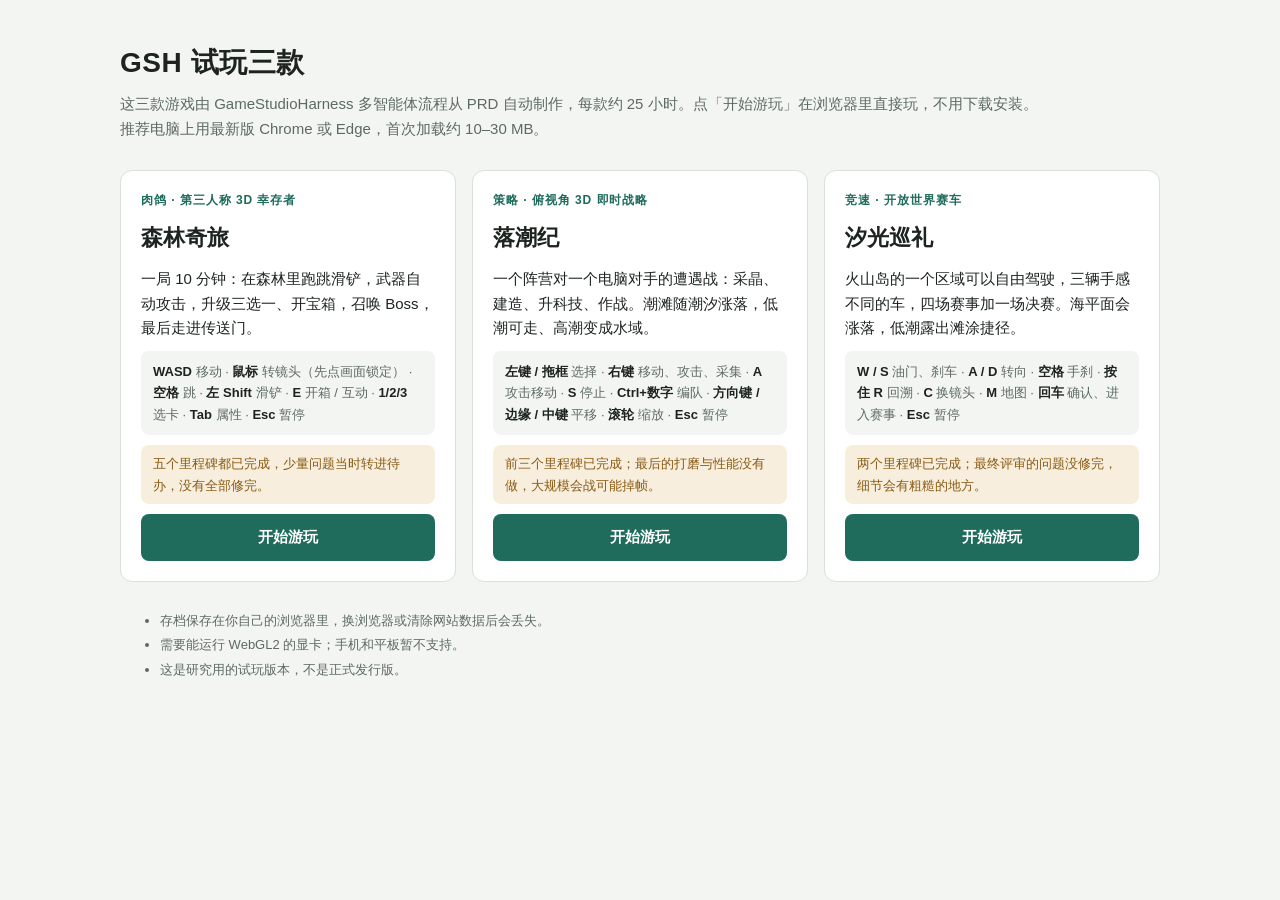
==== index.html @ 6d23a591 "Publish playable web builds of three GSH-made games Co-Authored-By: Claude Opus 5.5 <noreply@anthrop" ====
<!doctype html>
<html lang="zh-CN">
<head>
<meta charset="utf-8">
<meta name="viewport" content="width=device-width, initial-scale=1">
<meta name="robots" content="noindex">
<title>GSH 试玩三款</title>
<style>
:root{--bg:#f3f5f2;--card:#fff;--fg:#1d2420;--muted:#5d6a63;--line:#d9dfdb;--accent:#1f6b5c;--accent-soft:#e2efeb;--warn:#8a5a12;--warn-soft:#f7eedd}
@media (prefers-color-scheme:dark){:root{--bg:#141a17;--card:#1c2420;--fg:#e6ece8;--muted:#9aa8a0;--line:#2e3a34;--accent:#6cc2ad;--accent-soft:#1f322c;--warn:#e2b366;--warn-soft:#33291a;color-scheme:dark}}
*{box-sizing:border-box}
body{margin:0;background:var(--bg);color:var(--fg);font:15px/1.65 -apple-system,BlinkMacSystemFont,"PingFang SC","Microsoft YaHei",sans-serif}
main{max-width:1080px;margin:0 auto;padding:40px 20px 56px}
h1{font-size:28px;margin:0 0 6px;letter-spacing:.02em}
.lead{color:var(--muted);margin:0 0 28px;max-width:62em}
.grid{display:grid;grid-template-columns:repeat(auto-fit,minmax(300px,1fr));gap:16px}
.card{background:var(--card);border:1px solid var(--line);border-radius:12px;padding:20px;display:flex;flex-direction:column;gap:10px;min-width:0}
.genre{font-size:12px;letter-spacing:.08em;color:var(--accent);font-weight:600}
.card h2{font-size:22px;margin:0}
.card p{margin:0}
.keys{font-size:13px;color:var(--muted);background:var(--bg);border-radius:8px;padding:10px 12px}
.keys b{color:var(--fg);font-weight:600}
.status{font-size:13px;background:var(--warn-soft);color:var(--warn);border-radius:8px;padding:8px 12px}
.play{margin-top:auto;display:block;text-align:center;text-decoration:none;background:var(--accent);color:var(--card);font-weight:600;border-radius:8px;padding:11px}
.play:hover,.play:focus-visible{filter:brightness(1.1);outline:2px solid var(--accent);outline-offset:2px}
.note{margin-top:28px;font-size:13px;color:var(--muted)}
.note li{margin:3px 0}
</style>
</head>
<body>
<main>
<h1>GSH 试玩三款</h1>
<p class="lead">这三款游戏由 GameStudioHarness 多智能体流程从 PRD 自动制作，每款约 25 小时。点「开始游玩」在浏览器里直接玩，不用下载安装。推荐电脑上用最新版 Chrome 或 Edge，首次加载约 10–30 MB。</p>
<div class="grid">
  <section class="card">
    <div class="genre">肉鸽 · 第三人称 3D 幸存者</div>
    <h2>森林奇旅</h2>
    <p>一局 10 分钟：在森林里跑跳滑铲，武器自动攻击，升级三选一、开宝箱，召唤 Boss，最后走进传送门。</p>
    <div class="keys"><b>WASD</b> 移动 · <b>鼠标</b> 转镜头（先点画面锁定） · <b>空格</b> 跳 · <b>左 Shift</b> 滑铲 · <b>E</b> 开箱 / 互动 · <b>1/2/3</b> 选卡 · <b>Tab</b> 属性 · <b>Esc</b> 暂停</div>
    <div class="status">五个里程碑都已完成，少量问题当时转进待办，没有全部修完。</div>
    <a class="play" href="g05/">开始游玩</a>
  </section>
  <section class="card">
    <div class="genre">策略 · 俯视角 3D 即时战略</div>
    <h2>落潮纪</h2>
    <p>一个阵营对一个电脑对手的遭遇战：采晶、建造、升科技、作战。潮滩随潮汐涨落，低潮可走、高潮变成水域。</p>
    <div class="keys"><b>左键 / 拖框</b> 选择 · <b>右键</b> 移动、攻击、采集 · <b>A</b> 攻击移动 · <b>S</b> 停止 · <b>Ctrl+数字</b> 编队 · <b>方向键 / 边缘 / 中键</b> 平移 · <b>滚轮</b> 缩放 · <b>Esc</b> 暂停</div>
    <div class="status">前三个里程碑已完成；最后的打磨与性能没有做，大规模会战可能掉帧。</div>
    <a class="play" href="rts/">开始游玩</a>
  </section>
  <section class="card">
    <div class="genre">竞速 · 开放世界赛车</div>
    <h2>汐光巡礼</h2>
    <p>火山岛的一个区域可以自由驾驶，三辆手感不同的车，四场赛事加一场决赛。海平面会涨落，低潮露出滩涂捷径。</p>
    <div class="keys"><b>W / S</b> 油门、刹车 · <b>A / D</b> 转向 · <b>空格</b> 手刹 · <b>按住 R</b> 回溯 · <b>C</b> 换镜头 · <b>M</b> 地图 · <b>回车</b> 确认、进入赛事 · <b>Esc</b> 暂停</div>
    <div class="status">两个里程碑已完成；最终评审的问题没修完，细节会有粗糙的地方。</div>
    <a class="play" href="racing/">开始游玩</a>
  </section>
</div>
<ul class="note">
  <li>存档保存在你自己的浏览器里，换浏览器或清除网站数据后会丢失。</li>
  <li>需要能运行 WebGL2 的显卡；手机和平板暂不支持。</li>
  <li>这是研究用的试玩版本，不是正式发行版。</li>
</ul>
</main>
</body>
</html>
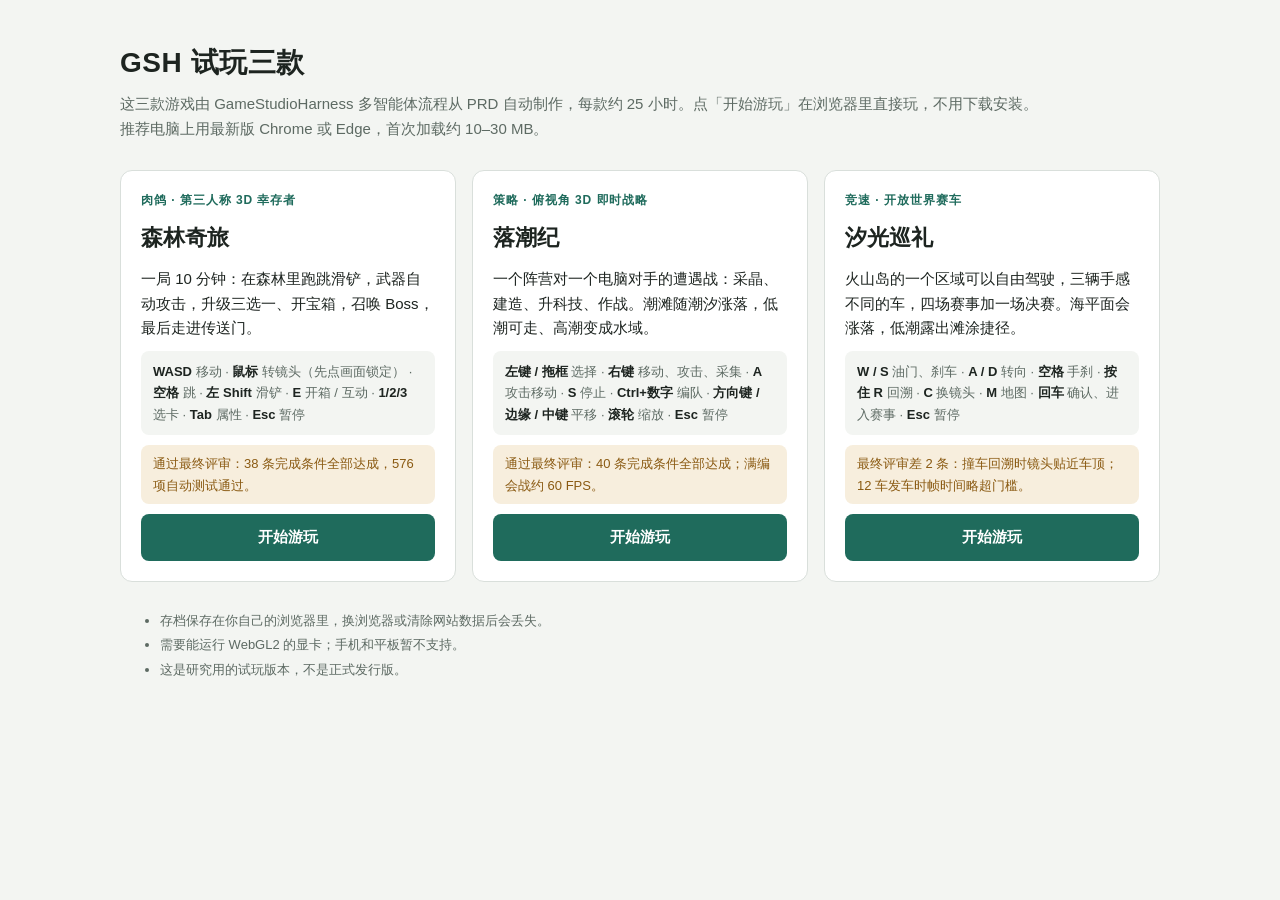
==== commit 2e6d83b6: "Correct final review status of the three games Co-Authored-By: Claude Opus 5.5 <noreply@anthropic.co" ====
--- a/index.html
+++ b/index.html
@@ -37,7 +37,7 @@
     <h2>森林奇旅</h2>
     <p>一局 10 分钟：在森林里跑跳滑铲，武器自动攻击，升级三选一、开宝箱，召唤 Boss，最后走进传送门。</p>
     <div class="keys"><b>WASD</b> 移动 · <b>鼠标</b> 转镜头（先点画面锁定） · <b>空格</b> 跳 · <b>左 Shift</b> 滑铲 · <b>E</b> 开箱 / 互动 · <b>1/2/3</b> 选卡 · <b>Tab</b> 属性 · <b>Esc</b> 暂停</div>
-    <div class="status">五个里程碑都已完成，少量问题当时转进待办，没有全部修完。</div>
+    <div class="status">通过最终评审：38 条完成条件全部达成，576 项自动测试通过。</div>
     <a class="play" href="g05/">开始游玩</a>
   </section>
   <section class="card">
@@ -45,7 +45,7 @@
     <h2>落潮纪</h2>
     <p>一个阵营对一个电脑对手的遭遇战：采晶、建造、升科技、作战。潮滩随潮汐涨落，低潮可走、高潮变成水域。</p>
     <div class="keys"><b>左键 / 拖框</b> 选择 · <b>右键</b> 移动、攻击、采集 · <b>A</b> 攻击移动 · <b>S</b> 停止 · <b>Ctrl+数字</b> 编队 · <b>方向键 / 边缘 / 中键</b> 平移 · <b>滚轮</b> 缩放 · <b>Esc</b> 暂停</div>
-    <div class="status">前三个里程碑已完成；最后的打磨与性能没有做，大规模会战可能掉帧。</div>
+    <div class="status">通过最终评审：40 条完成条件全部达成；满编会战约 60 FPS。</div>
     <a class="play" href="rts/">开始游玩</a>
   </section>
   <section class="card">
@@ -53,7 +53,7 @@
     <h2>汐光巡礼</h2>
     <p>火山岛的一个区域可以自由驾驶，三辆手感不同的车，四场赛事加一场决赛。海平面会涨落，低潮露出滩涂捷径。</p>
     <div class="keys"><b>W / S</b> 油门、刹车 · <b>A / D</b> 转向 · <b>空格</b> 手刹 · <b>按住 R</b> 回溯 · <b>C</b> 换镜头 · <b>M</b> 地图 · <b>回车</b> 确认、进入赛事 · <b>Esc</b> 暂停</div>
-    <div class="status">两个里程碑已完成；最终评审的问题没修完，细节会有粗糙的地方。</div>
+    <div class="status">最终评审差 2 条：撞车回溯时镜头贴近车顶；12 车发车时帧时间略超门槛。</div>
     <a class="play" href="racing/">开始游玩</a>
   </section>
 </div>
